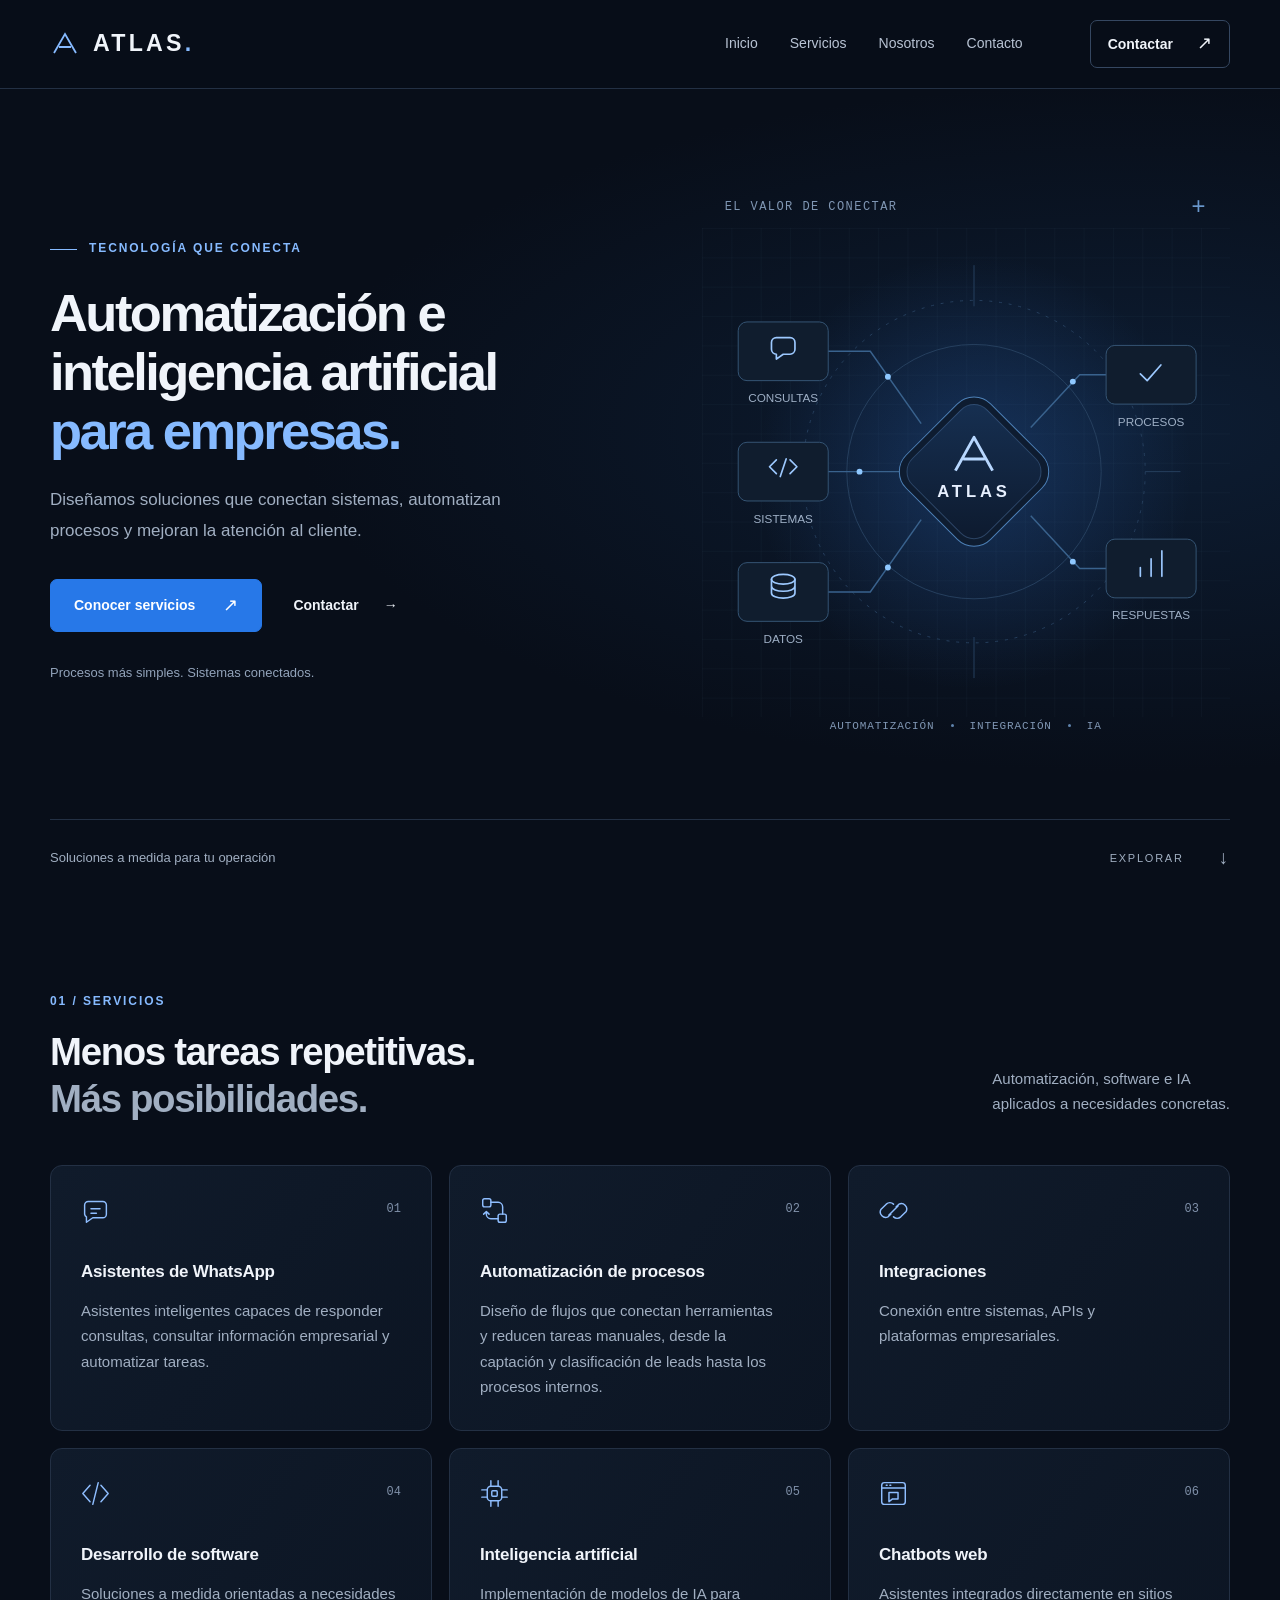
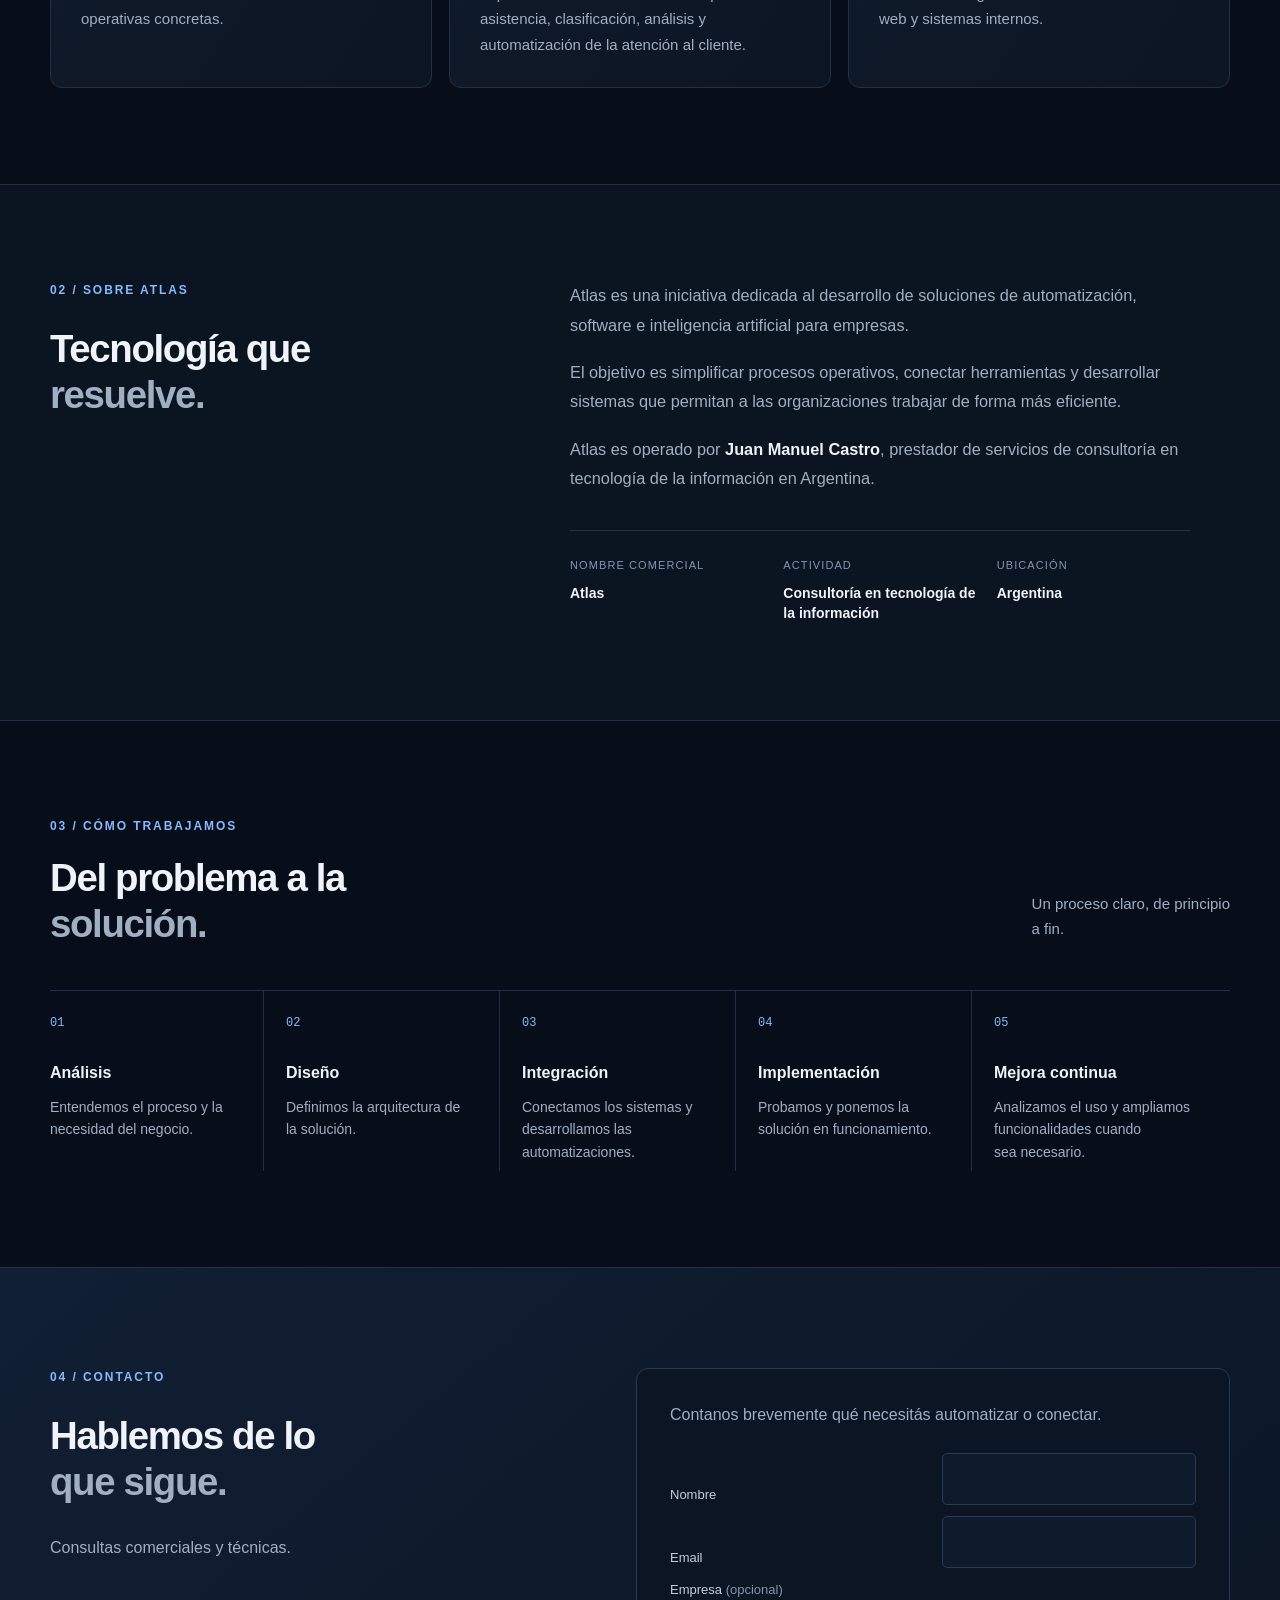
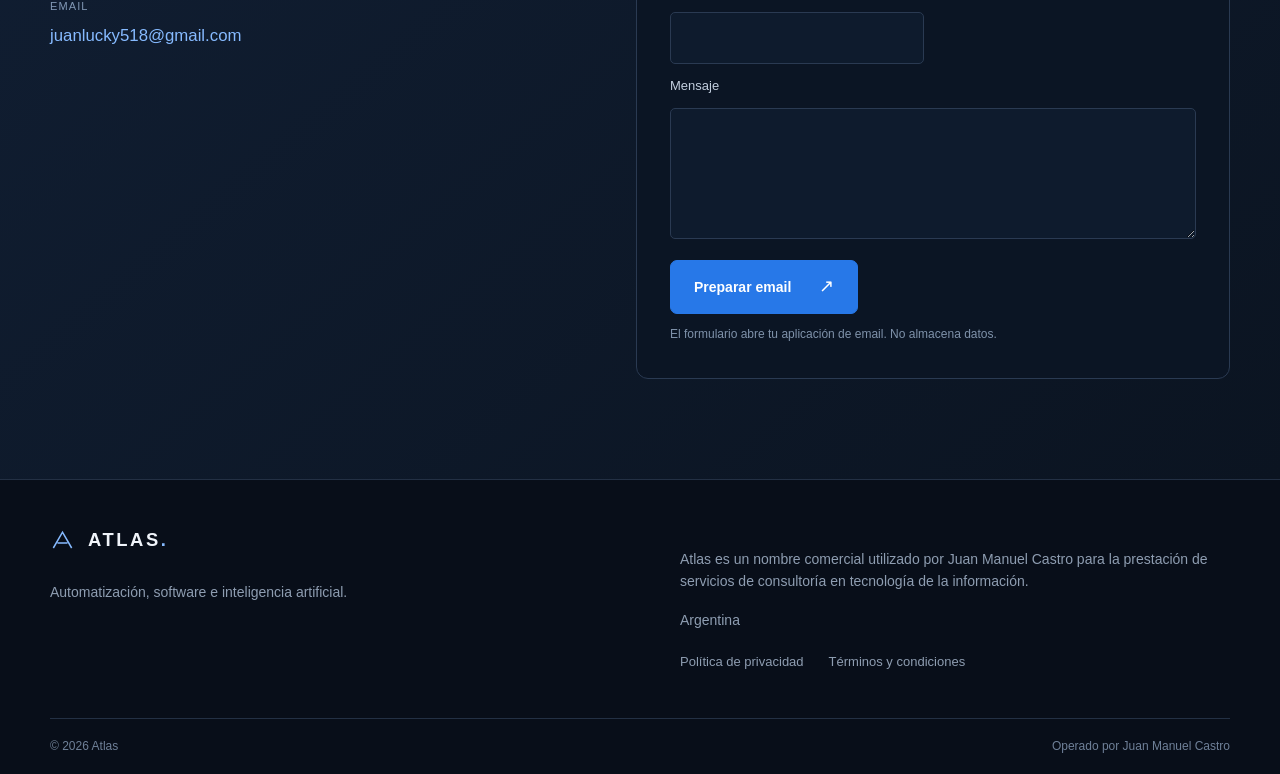
==== index.html @ 48db3e33 "Crear landing de Atlas" ====
<!doctype html>
<html lang="es">
<head>
  <meta charset="utf-8">
  <meta name="viewport" content="width=device-width, initial-scale=1">
  <meta name="color-scheme" content="dark">
  <meta name="theme-color" content="#080e19">
  <title>Atlas | Automatización e Inteligencia Artificial</title>
  <meta name="description" content="Atlas desarrolla soluciones de automatización, inteligencia artificial, software e integración de sistemas para empresas.">
  <meta property="og:type" content="website">
  <meta property="og:locale" content="es_AR">
  <meta property="og:site_name" content="Atlas">
  <meta property="og:title" content="Atlas | Automatización e Inteligencia Artificial">
  <meta property="og:description" content="Atlas desarrolla soluciones de automatización, inteligencia artificial, software e integración de sistemas para empresas.">
  <link rel="icon" type="image/svg+xml" href="data:image/svg+xml,%3Csvg xmlns='http://www.w3.org/2000/svg' viewBox='0 0 32 32'%3E%3Crect width='32' height='32' rx='7' fill='%23080e19'/%3E%3Cpath d='M7 24 16 7l9 17M11 19h10' fill='none' stroke='%2378b7ff' stroke-width='3' stroke-linejoin='round'/%3E%3C/svg%3E">
  <link rel="stylesheet" href="styles.css">
  <script src="script.js" defer></script>
</head>
<body>
  <a class="skip-link" href="#contenido">Saltar al contenido</a>
  <header class="site-header">
    <div class="container header-inner">
      <a class="brand" href="#inicio" aria-label="Atlas, inicio"><svg viewBox="0 0 30 30" aria-hidden="true"><path d="m4 24 11-19 11 19M9 18h12"/></svg>ATLAS<span class="brand-period">.</span></a>
      <button class="menu-toggle" type="button" aria-expanded="false" aria-controls="menu-principal" aria-label="Abrir menú"><span></span><span></span></button>
      <nav id="menu-principal" class="main-nav" aria-label="Navegación principal">
        <a href="#inicio">Inicio</a><a href="#servicios">Servicios</a><a href="#nosotros">Nosotros</a><a href="#contacto">Contacto</a>
      </nav>
      <a class="button button-small header-cta" href="#contacto">Contactar <span aria-hidden="true">↗</span></a>
    </div>
  </header>
  <main id="contenido">
    <section id="inicio" class="hero section-anchor" aria-labelledby="hero-title">
      <div class="container hero-grid">
        <div class="hero-copy">
          <p class="eyebrow"><span class="short-line"></span> TECNOLOGÍA QUE CONECTA</p>
          <h1 id="hero-title">Automatización e inteligencia artificial <span>para empresas.</span></h1>
          <p class="hero-description">Diseñamos soluciones que conectan sistemas, automatizan procesos y mejoran la atención al cliente.</p>
          <div class="hero-actions"><a class="button button-primary" href="#servicios">Conocer servicios <span aria-hidden="true">↗</span></a><a class="text-link" href="#contacto">Contactar <span aria-hidden="true">→</span></a></div>
          <p class="hero-note">Procesos más simples. Sistemas conectados.</p>
        </div>
        <div class="system-visual" aria-hidden="true">
          <div class="visual-heading"><span>EL VALOR DE CONECTAR</span><span class="visual-cross">+</span></div>
          <svg class="system-map" viewBox="0 0 540 500" fill="none">
            <defs>
              <radialGradient id="core-glow"><stop stop-color="#3b8bff" stop-opacity=".22"/><stop offset="1" stop-color="#3b8bff" stop-opacity="0"/></radialGradient>
              <linearGradient id="core-face" x1="195" y1="170" x2="350" y2="325" gradientUnits="userSpaceOnUse"><stop stop-color="#19365c"/><stop offset="1" stop-color="#0b1526"/></linearGradient>
              <pattern id="map-grid" width="30" height="30" patternUnits="userSpaceOnUse"><path d="M30 0H0V30" stroke="#6a91bd" stroke-opacity=".075"/></pattern>
            </defs>
            <rect width="540" height="500" fill="url(#map-grid)"/>
            <circle cx="278" cy="249" r="223" fill="url(#core-glow)"/>
            <g stroke="#26405f"><circle cx="278" cy="249" r="175" stroke-dasharray="3 7"/><circle cx="278" cy="249" r="130"/><path d="M278 38v42m0 338v42M67 249h36m350 0h36"/></g>
            <g stroke="#39628d" stroke-width="1.5"><path d="M128 126h44l52 74M126 249h86M128 372h44l52-74M336 204l50-54h39M336 294l50 54h39"/></g>
            <g fill="#8fc8ff"><circle class="signal signal-one" cx="190" cy="152" r="3"/><circle class="signal signal-two" cx="161" cy="249" r="3"/><circle class="signal signal-three" cx="190" cy="347" r="3"/><circle cx="379" cy="157" r="3"/><circle cx="379" cy="341" r="3"/></g>
            <rect x="217" y="188" width="122" height="122" rx="24" transform="rotate(45 278 249)" fill="#0e1c30" stroke="#4d80b7"/>
            <rect x="224" y="195" width="108" height="108" rx="19" transform="rotate(45 278 249)" fill="url(#core-face)" stroke="#84bcff" stroke-opacity=".25"/>
            <path d="m259 248 19-34 19 34m-30-12h22" stroke="#b7d7ff" stroke-width="3" stroke-linejoin="round"/>
            <text x="278" y="275" text-anchor="middle" fill="#e7f0ff" font-size="17" font-family="Arial, sans-serif" font-weight="700" letter-spacing="4">ATLAS</text>
            <g stroke="#365575" fill="#101d2e"><rect x="37" y="96" width="92" height="60" rx="9"/><rect x="37" y="219" width="92" height="60" rx="9"/><rect x="37" y="342" width="92" height="60" rx="9"/><rect x="413" y="120" width="92" height="60" rx="9"/><rect x="413" y="318" width="92" height="60" rx="9"/></g>
            <g stroke="#9dc9ff" stroke-width="1.7" stroke-linecap="round" stroke-linejoin="round"><path d="M76 112h14a5 5 0 0 1 5 5v7a5 5 0 0 1-5 5h-7l-7 5v-5a5 5 0 0 1-5-5v-7a5 5 0 0 1 5-5Z"/><path d="m76 237-7 7 7 7m14-14 7 7-7 7m-4-15-6 18"/><ellipse cx="83" cy="359" rx="12" ry="5"/><path d="M71 359v14c0 7 24 7 24 0v-14m-24 7c0 7 24 7 24 0"/><path d="m448 149 7 7 14-16"/><path d="M448 356v-9m11 9v-18m11 18v-26"/></g>
            <g fill="#9eafc5" font-size="12" font-family="Arial, sans-serif" text-anchor="middle"><text x="83" y="178">CONSULTAS</text><text x="83" y="301">SISTEMAS</text><text x="83" y="424">DATOS</text><text x="459" y="202">PROCESOS</text><text x="459" y="400">RESPUESTAS</text></g>
          </svg>
          <div class="visual-footer"><span>AUTOMATIZACIÓN</span><span class="visual-divider"></span><span>INTEGRACIÓN</span><span class="visual-divider"></span><span>IA</span></div>
        </div>
      </div>
      <div class="container hero-bottom"><span>Soluciones a medida para tu operación</span><a href="#servicios" aria-label="Explorar servicios">EXPLORAR <span aria-hidden="true">↓</span></a></div>
    </section>

    <section id="servicios" class="section section-anchor" aria-labelledby="services-title">
      <div class="container">
        <div class="section-heading"><div><p class="eyebrow">01 / SERVICIOS</p><h2 id="services-title">Menos tareas repetitivas.<br><span>Más posibilidades.</span></h2></div><p>Automatización, software e IA<br>aplicados a necesidades concretas.</p></div>
        <div class="services-grid">
          <article class="service-card"><div class="card-top"><svg viewBox="0 0 32 32" aria-hidden="true"><path d="M8 6h16a4 4 0 0 1 4 4v10a4 4 0 0 1-4 4H13l-7 5v-6a4 4 0 0 1-2-3V10a4 4 0 0 1 4-4Z"/><path d="M11 14h10m-10 5h6"/></svg><span>01</span></div><h3>Asistentes de WhatsApp</h3><p>Asistentes inteligentes capaces de responder consultas, consultar información empresarial y automatizar tareas.</p></article>
          <article class="service-card"><div class="card-top"><svg viewBox="0 0 32 32" aria-hidden="true"><rect x="3" y="3" width="9" height="9" rx="2"/><rect x="20" y="20" width="9" height="9" rx="2"/><path d="M12 7h8a5 5 0 0 1 5 5v8M20 25h-8a5 5 0 0 1-5-5v-3m-3 3 3-3 3 3"/></svg><span>02</span></div><h3>Automatización de procesos</h3><p>Diseño de flujos que conectan herramientas y reducen tareas manuales, desde la captación y clasificación de leads hasta los procesos internos.</p></article>
          <article class="service-card"><div class="card-top"><svg viewBox="0 0 32 32" aria-hidden="true"><path d="m13 20-3 3a6 6 0 0 1-8-8l6-6a6 6 0 0 1 8 0m0 14a6 6 0 0 0 8 0l6-6a6 6 0 0 0-8-8l-3 3M11 21l10-10"/></svg><span>03</span></div><h3>Integraciones</h3><p>Conexión entre sistemas, APIs y plataformas empresariales.</p></article>
          <article class="service-card"><div class="card-top"><svg viewBox="0 0 32 32" aria-hidden="true"><path d="m10 7-8 9 8 9m12-18 8 9-8 9M19 4l-6 24"/></svg><span>04</span></div><h3>Desarrollo de software</h3><p>Soluciones a medida orientadas a necesidades operativas concretas.</p></article>
          <article class="service-card"><div class="card-top"><svg viewBox="0 0 32 32" aria-hidden="true"><rect x="8" y="8" width="16" height="16" rx="4"/><path d="M12 2v6m8-6v6m-8 16v6m8-6v6M2 12h6m-6 8h6m16-8h6m-6 8h6"/><rect x="13" y="13" width="6" height="6" rx="1"/></svg><span>05</span></div><h3>Inteligencia artificial</h3><p>Implementación de modelos de IA para asistencia, clasificación, análisis y automatización de la atención al cliente.</p></article>
          <article class="service-card"><div class="card-top"><svg viewBox="0 0 32 32" aria-hidden="true"><rect x="3" y="4" width="26" height="24" rx="3"/><path d="M3 10h26M8 7h1m3 0h1M11 15h10v7h-6l-4 3Z"/></svg><span>06</span></div><h3>Chatbots web</h3><p>Asistentes integrados directamente en sitios web y sistemas internos.</p></article>
        </div>
      </div>
    </section>
    <section id="nosotros" class="section about-section section-anchor" aria-labelledby="about-title"><div class="container about-grid"><div><p class="eyebrow">02 / SOBRE ATLAS</p><h2 id="about-title">Tecnología que<br><span>resuelve.</span></h2></div><div class="about-copy"><p>Atlas es una iniciativa dedicada al desarrollo de soluciones de automatización, software e inteligencia artificial para empresas.</p><p>El objetivo es simplificar procesos operativos, conectar herramientas y desarrollar sistemas que permitan a las organizaciones trabajar de forma más eficiente.</p><p>Atlas es operado por <strong>Juan Manuel Castro</strong>, prestador de servicios de consultoría en tecnología de la información en Argentina.</p><div class="legal-facts"><div><span>Nombre comercial</span><strong>Atlas</strong></div><div><span>Actividad</span><strong>Consultoría en tecnología de la información</strong></div><div><span>Ubicación</span><strong>Argentina</strong></div></div></div></div></section>
    <section class="process-section section" aria-labelledby="process-title"><div class="container"><div class="section-heading"><div><p class="eyebrow">03 / CÓMO TRABAJAMOS</p><h2 id="process-title">Del problema a la<br><span>solución.</span></h2></div><p>Un proceso claro, de principio<br>a fin.</p></div><ol class="process-list"><li><span>01</span><h3>Análisis</h3><p>Entendemos el proceso y la necesidad del negocio.</p></li><li><span>02</span><h3>Diseño</h3><p>Definimos la arquitectura de la solución.</p></li><li><span>03</span><h3>Integración</h3><p>Conectamos los sistemas y desarrollamos las automatizaciones.</p></li><li><span>04</span><h3>Implementación</h3><p>Probamos y ponemos la solución en funcionamiento.</p></li><li><span>05</span><h3>Mejora continua</h3><p>Analizamos el uso y ampliamos funcionalidades cuando sea necesario.</p></li></ol></div></section>
    <section id="contacto" class="contact-section section-anchor" aria-labelledby="contact-title"><div class="container contact-grid"><div><p class="eyebrow">04 / CONTACTO</p><h2 id="contact-title">Hablemos de lo<br><span>que sigue.</span></h2><p class="contact-intro">Consultas comerciales y técnicas.</p><div class="contact-email"><span>Email</span><a data-contact-email class="email-link" href="mailto:juanlucky518@gmail.com">juanlucky518@gmail.com</a></div></div><div class="contact-card"><p class="form-intro">Contanos brevemente qué necesitás automatizar o conectar.</p><form id="contact-form"><label for="name">Nombre</label><input id="name" name="name" type="text" autocomplete="name" required><label for="email">Email</label><input id="email" name="email" type="email" autocomplete="email" required><label for="company">Empresa <span>(opcional)</span></label><input id="company" name="company" type="text" autocomplete="organization"><label for="message">Mensaje</label><textarea id="message" name="message" rows="4" required></textarea><button class="button button-primary" type="submit">Preparar email <span aria-hidden="true">↗</span></button><p id="form-status" class="form-status" role="status" aria-live="polite">El formulario abre tu aplicación de email. No almacena datos.</p></form></div></div></section>
  </main>
  <footer class="site-footer"><div class="container footer-grid"><div><a class="brand" href="#inicio"><svg viewBox="0 0 30 30" aria-hidden="true"><path d="m4 24 11-19 11 19M9 18h12"/></svg>ATLAS<span class="brand-period">.</span></a><p>Automatización, software e inteligencia artificial.</p></div><div class="footer-legal"><p>Atlas es un nombre comercial utilizado por Juan Manuel Castro para la prestación de servicios de consultoría en tecnología de la información.</p><p>Argentina</p><div><a href="privacy.html">Política de privacidad</a><a href="terms.html">Términos y condiciones</a></div></div></div><div class="container footer-bottom"><span>© <span id="copyright-year"></span> Atlas</span><span>Operado por Juan Manuel Castro</span></div></footer>
</body>
</html>
---- styles.css ----
:root{color-scheme:dark;--bg:#080e19;--surface:#0d1625;--surface-raised:#111e30;--text:#f0f4fa;--muted:#a1afc2;--accent:#86baff;--line:#233044;--blue:#2778e8;--radius:12px;--content:1180px;font-family:Inter,"Segoe UI",Arial,sans-serif;font-synthesis:none}
*{box-sizing:border-box}html{scroll-behavior:smooth;scroll-padding-top:105px}body{margin:0;background:var(--bg);color:var(--text);font-size:1rem;line-height:1.65}a{color:inherit;text-decoration:none}button,input,textarea{font:inherit}button,a,input,textarea{-webkit-tap-highlight-color:transparent}button{cursor:pointer}svg{display:block}::selection{background:#2b5790;color:white}h1,h2,h3,p{margin:0}h1,h2,h3{text-wrap:balance}p{text-wrap:pretty}a,button,input,textarea{touch-action:manipulation}:focus-visible{outline:3px solid #a8ceff;outline-offset:5px}.container{width:min(var(--content),calc(100% - 80px));margin-inline:auto}.skip-link{position:fixed;top:10px;left:16px;z-index:100;padding:12px 20px;background:white;color:#080e19;transform:translateY(-160%);border-radius:5px}.skip-link:focus{transform:translateY(0)}.section-anchor{scroll-margin-top:25px}.site-header{position:sticky;top:0;z-index:20;background:rgba(8,14,25,.95);border-bottom:1px solid var(--line);backdrop-filter:blur(16px)}.header-inner{min-height:88px;display:flex;align-items:center;justify-content:space-between;gap:25px}.brand{display:inline-flex;align-items:center;font-size:1.45rem;font-weight:750;letter-spacing:.14em;line-height:1;flex-shrink:0}.brand svg{width:30px;height:30px;margin-right:13px;fill:none;stroke:var(--accent);stroke-width:1.8}.brand-period{color:var(--accent);letter-spacing:0}.main-nav{display:flex;gap:32px;margin-left:auto;margin-right:42px}.main-nav a{font-size:.875rem;color:#b8c3d4;padding-block:12px;transition:color .18s}.main-nav a:hover{color:white}.button{display:inline-flex;justify-content:center;align-items:center;gap:28px;min-height:52px;padding:13px 23px;font-size:.875rem;font-weight:650;line-height:1.45;border:1px solid #354761;border-radius:7px;background:transparent;transition:background .18s,border-color .18s,transform .18s}.button:hover{background:#152239;border-color:#7894b7}.button-small{min-height:42px;padding:10px 17px;gap:24px}.button-primary{background:var(--blue);border-color:var(--blue);color:#fff}.button-primary:hover{background:#195fc0;border-color:#4a91f5;transform:translateY(-2px)}.button span{font-size:1.1rem}.text-link{display:inline-flex;align-items:center;gap:25px;font-size:.875rem;font-weight:550;min-height:48px}.text-link:hover{color:var(--accent)}.menu-toggle{display:none}.hero{overflow:hidden;background:radial-gradient(ellipse at 88% 42%,#0d1d33 0,transparent 52%)}.hero-grid{display:grid;grid-template-columns:1.15fr 1fr;gap:44px;align-items:center;padding-block:85px 70px}.eyebrow{font-size:.75rem;letter-spacing:.16em;font-weight:650;color:var(--accent);display:flex;align-items:center;gap:12px;margin-bottom:25px}.short-line{height:1px;width:27px;background:var(--accent)}h1{font-size:clamp(2.7rem,4.1vw,3.6rem);font-weight:650;letter-spacing:-.048em;line-height:1.12;max-width:630px}h1 span{display:block;color:var(--accent)}.hero-description{color:var(--muted);font-size:1.0625rem;line-height:1.8;max-width:465px;margin-top:25px}.hero-actions{display:flex;gap:31px;align-items:center;margin-top:32px}.hero-note{font-size:.8125rem;color:#92a3ba;margin-top:30px}.system-visual{min-width:0;position:relative;padding:14px 0}.visual-heading,.visual-footer{display:flex;align-items:center;justify-content:space-between;font-family:Consolas,"Courier New",monospace;color:#8097b4;font-size:.75rem;letter-spacing:.12em}.visual-heading{padding-inline:23px}.visual-cross{font-size:1.5rem;color:#6997cc;font-weight:300}.system-map{width:100%;height:auto}.visual-footer{justify-content:center;gap:16px;font-size:.6875rem;letter-spacing:.08em}.visual-divider{height:3px;width:3px;background:#6084ad;border-radius:50%}.signal{animation:signal 4s ease-in-out infinite}.signal-two{animation-delay:1s}.signal-three{animation-delay:2s}@keyframes signal{0%,100%{opacity:.35}50%{opacity:1}}.hero-bottom{border-top:1px solid var(--line);display:flex;align-items:center;justify-content:space-between;padding-block:22px;font-size:.8125rem;color:#a1afc2}.hero-bottom a{font-size:.6875rem;letter-spacing:.16em;display:flex;gap:35px;align-items:center}.hero-bottom a span{font-size:1.2rem}.section{padding-block:96px}.section-heading{display:flex;justify-content:space-between;align-items:flex-end;gap:35px;margin-bottom:43px}.section-heading .eyebrow{margin-bottom:18px}h2{font-size:clamp(2rem,3vw,2.55rem);line-height:1.2;font-weight:550;letter-spacing:-.035em}h2 span{color:var(--muted)}.section-heading>p{color:var(--muted);font-size:.9375rem;padding-bottom:5px}.services-grid{display:grid;grid-template-columns:repeat(3,1fr);gap:17px}.service-card{background:linear-gradient(125deg,#101b2b,#0c1523);border:1px solid var(--line);border-radius:var(--radius);padding:30px;transition:border-color .2s,background .2s}.service-card:hover{border-color:#476585;background:#111e30}.card-top{display:flex;align-items:center;justify-content:space-between;margin-bottom:33px}.card-top svg{width:29px;height:29px;fill:none;stroke:#8fbeff;stroke-width:1.6;stroke-linecap:round;stroke-linejoin:round}.card-top span{font-family:Consolas,monospace;font-size:.75rem;color:#8091aa}.service-card h3{font-size:1.0625rem;letter-spacing:-.015em;font-weight:600;margin-bottom:12px}.service-card p{font-size:.9375rem;line-height:1.7;color:var(--muted)}
@media(min-width:1450px){.hero-grid{padding-block:110px 95px}}@media(max-width:1050px){.container{width:calc(100% - 56px)}.hero-grid{gap:20px;padding-block:65px}.main-nav{margin-right:10px;gap:23px}.hero-actions{gap:23px}.service-card{padding:25px}.visual-footer{gap:10px;font-size:.625rem}}
@media(max-width:760px){.container{width:calc(100% - 40px)}.header-inner{min-height:75px;flex-wrap:wrap;gap:0}.brand{font-size:1.25rem}.brand svg{width:26px;margin-right:9px}.header-cta{display:none}.main-nav{width:100%;justify-content:space-between;order:3;margin:0;padding:8px 0 15px;gap:12px}.main-nav a{font-size:.875rem}.js .menu-toggle{display:flex;flex-direction:column;align-items:center;justify-content:center;gap:6px;width:44px;height:44px;border:1px solid var(--line);border-radius:6px;background:var(--surface)}.menu-toggle span{display:block;background:var(--text);width:19px;height:1px;transition:transform .2s}.menu-toggle[aria-expanded=true] span:first-child{transform:translateY(3.5px) rotate(45deg)}.menu-toggle[aria-expanded=true] span:last-child{transform:translateY(-3.5px) rotate(-45deg)}.js .main-nav:not(.is-open){display:none}.hero-grid{grid-template-columns:1fr;padding-block:53px 35px;gap:40px}.hero-copy{max-width:540px}h1{font-size:clamp(2.45rem,7.6vw,3.5rem)}.hero-description{font-size:1rem;max-width:480px}.hero-note{margin-top:24px}.system-visual{width:min(100%,440px);margin-inline:auto;padding:0}.visual-footer{font-size:.6875rem}.hero-bottom{padding-block:20px;gap:20px;font-size:.75rem}.hero-bottom a{gap:12px}.section{padding-block:65px}.section-heading{display:block;margin-bottom:30px}.section-heading>p{margin-top:20px}.services-grid{grid-template-columns:repeat(2,1fr);gap:14px}.service-card{padding:23px}.card-top{margin-bottom:26px}}
@media(max-width:480px){.services-grid{grid-template-columns:1fr}.service-card{padding:27px}.hero-actions{gap:22px}.button{gap:20px;padding-inline:19px}.hero-bottom>span{max-width:190px}.visual-footer{font-size:.625rem;gap:12px}.eyebrow{font-size:.6875rem}.hero-grid{gap:32px}.section-heading>p br{display:none}}
@media(prefers-reduced-motion:reduce){html{scroll-behavior:auto}*,*::before,*::after{animation:none!important;transition:none!important}}
.about-section{background:#0b1421;border-top:1px solid var(--line);border-bottom:1px solid var(--line)}.about-grid{display:grid;grid-template-columns:.8fr 1.2fr;gap:80px}.about-copy{max-width:620px;color:var(--muted);font-size:1.02rem;line-height:1.8}.about-copy p+p{margin-top:18px}.about-copy strong{color:var(--text)}.legal-facts{display:grid;grid-template-columns:repeat(3,1fr);gap:20px;border-top:1px solid var(--line);margin-top:37px;padding-top:25px}.legal-facts div{display:flex;flex-direction:column;gap:7px}.legal-facts span{font-size:.6875rem;letter-spacing:.1em;color:#8097b4;text-transform:uppercase}.legal-facts strong{font-size:.875rem;line-height:1.45}.process-list{list-style:none;margin:0;padding:0;border-top:1px solid var(--line);display:grid;grid-template-columns:repeat(5,1fr)}.process-list li{padding:25px 22px 8px 0;border-right:1px solid var(--line);margin-right:22px}.process-list li:last-child{border-right:0;margin-right:0}.process-list li>span{font:.75rem Consolas,monospace;color:var(--accent);display:block;margin-bottom:30px}.process-list h3{font-size:1rem;margin-bottom:10px}.process-list p{color:var(--muted);font-size:.875rem;line-height:1.6}.contact-section{padding-block:100px;background:linear-gradient(140deg,#111f34,#0b1421);border-top:1px solid var(--line)}.contact-grid{display:grid;grid-template-columns:.9fr 1.1fr;gap:100px;align-items:start}.contact-intro{color:var(--muted);margin-top:30px}.contact-email{display:flex;flex-direction:column;gap:7px;margin-top:35px}.contact-email>span{font-size:.6875rem;letter-spacing:.1em;color:#8097b4;text-transform:uppercase}.email-link{color:var(--accent);font-size:1.05rem;word-break:break-word}.contact-card{background:#0b1524;border:1px solid #2a3a52;border-radius:var(--radius);padding:33px}.form-intro{color:var(--muted);margin-bottom:24px}.contact-card form{display:grid;grid-template-columns:1fr 1fr;gap:11px 18px}.contact-card label{font-size:.8125rem;color:#c2cede;align-self:end}.contact-card label:nth-of-type(3),.contact-card label:nth-of-type(4),.contact-card textarea,.contact-card button,.form-status{grid-column:1/-1}.contact-card label span{color:#8293aa}.contact-card input,.contact-card textarea{width:100%;padding:12px 13px;background:#0e1b2d;color:var(--text);border:1px solid #2a3a52;border-radius:5px;resize:vertical}.contact-card input:focus,.contact-card textarea:focus{outline:2px solid var(--accent);outline-offset:1px;border-color:transparent}.contact-card button{margin-top:10px;justify-self:start}.form-status{font-size:.75rem;color:#7f92aa}.site-footer{border-top:1px solid var(--line);padding-top:48px}.footer-grid{display:grid;grid-template-columns:1fr 1fr;gap:80px;padding-bottom:45px}.footer-grid .brand{font-size:1.15rem}.footer-grid .brand svg{width:25px;height:25px}.footer-grid>div>p{color:#8e9db1;font-size:.875rem;margin-top:20px}.footer-legal{font-size:.8125rem;color:#8e9db1;line-height:1.6}.footer-legal p+p{margin-top:17px}.footer-legal div{display:flex;gap:25px;margin-top:20px}.footer-legal a:hover{color:var(--accent)}.footer-bottom{border-top:1px solid var(--line);padding-block:18px;display:flex;justify-content:space-between;color:#6f8098;font-size:.75rem}.legal-page{min-height:70vh}.legal-content{max-width:780px}.legal-content h1{margin-bottom:12px}.legal-updated{color:#8097b4;font-size:.875rem;margin-bottom:45px}.legal-content h2{font-size:1.35rem;margin:33px 0 10px}.legal-content p{color:var(--muted);line-height:1.8}.legal-content a{color:var(--accent)}
@media(max-width:760px){.about-grid,.contact-grid{grid-template-columns:1fr;gap:36px}.process-list{grid-template-columns:1fr 1fr}.process-list li{padding-block:25px;border-bottom:1px solid var(--line);border-right:0;margin-right:22px}.process-list li:nth-child(odd){border-right:1px solid var(--line)}.process-list li:last-child{grid-column:1/-1;border-right:0}.contact-grid{gap:40px}.contact-section{padding-block:65px}.footer-grid{grid-template-columns:1fr;gap:35px;padding-bottom:35px}.footer-bottom{gap:15px;flex-wrap:wrap}.legal-facts{grid-template-columns:1fr;gap:15px}}
@media(max-width:480px){.contact-card{padding:24px}.contact-card form{grid-template-columns:1fr}.contact-card label:nth-of-type(3),.contact-card label:nth-of-type(4),.contact-card textarea,.contact-card button,.form-status{grid-column:auto}.process-list{display:block}.process-list li,.process-list li:nth-child(odd){border-right:0;margin-right:0}.footer-legal div{flex-direction:column;gap:10px}}
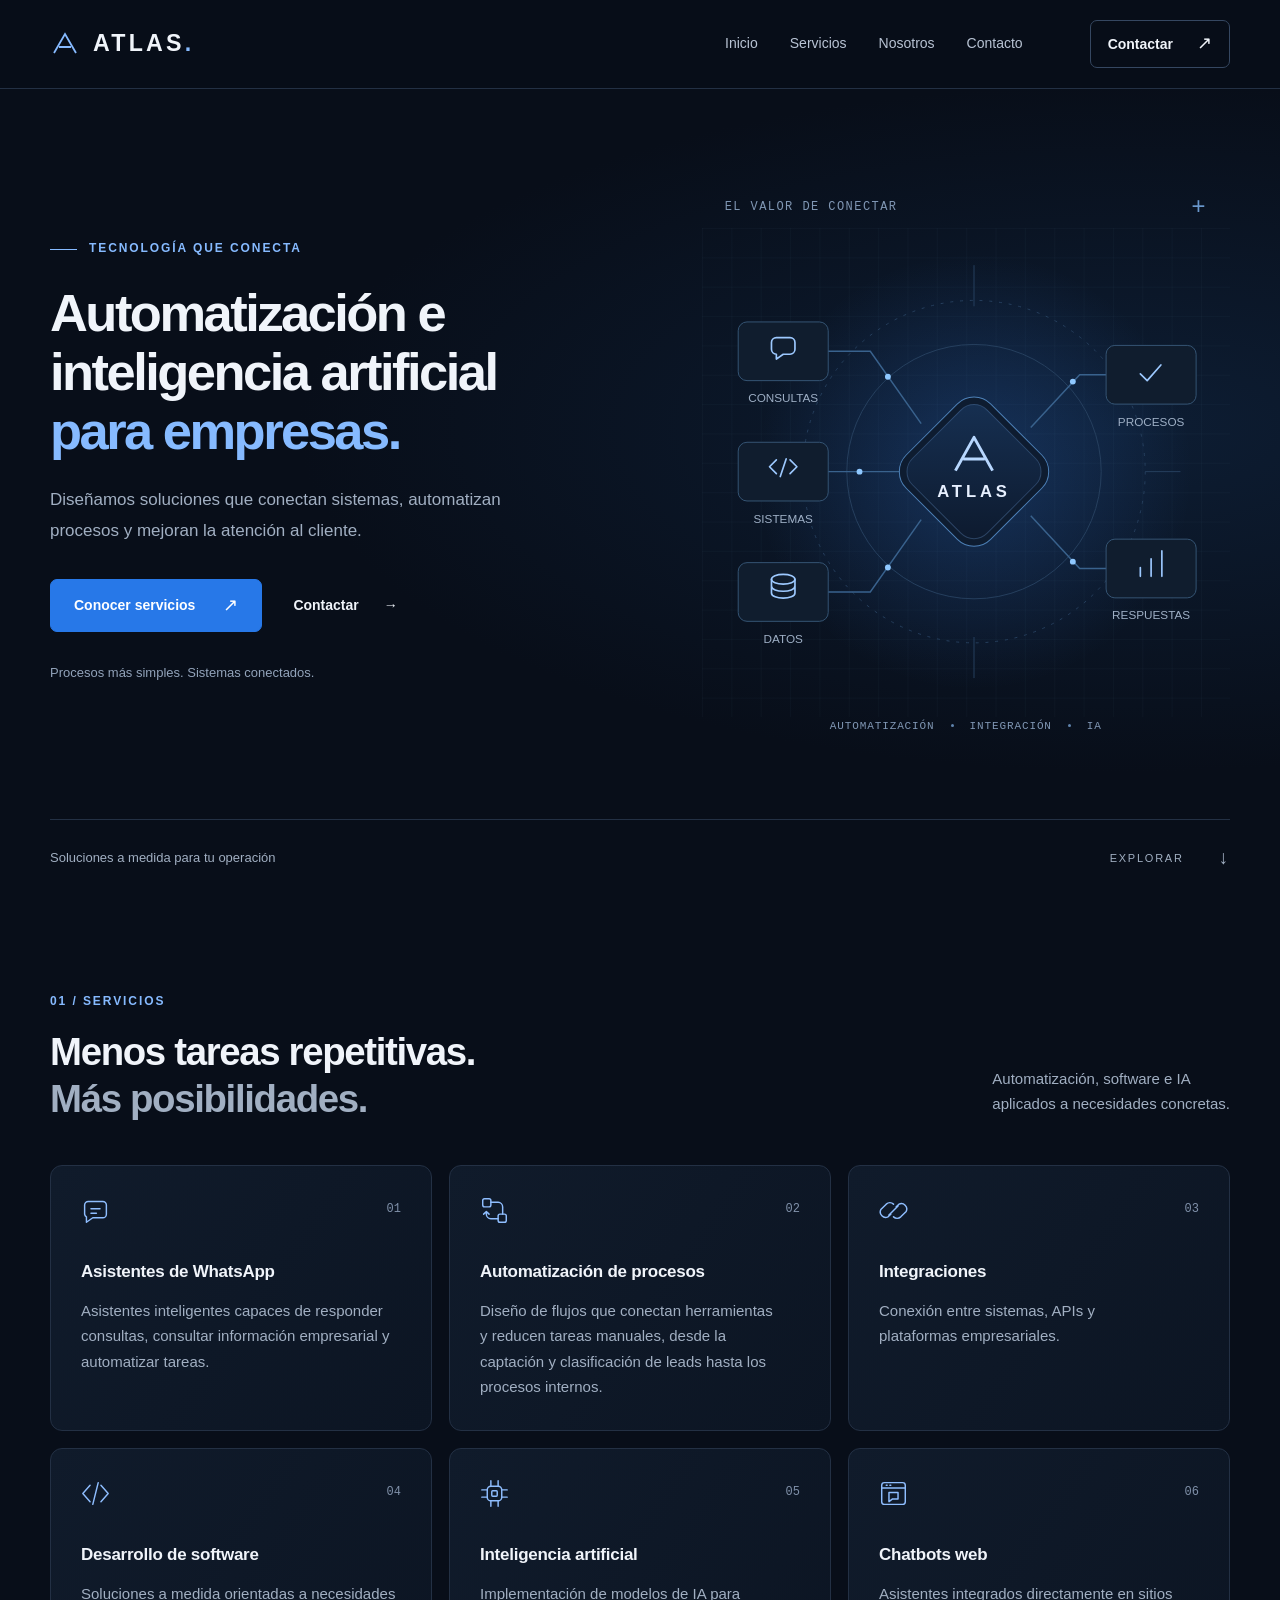
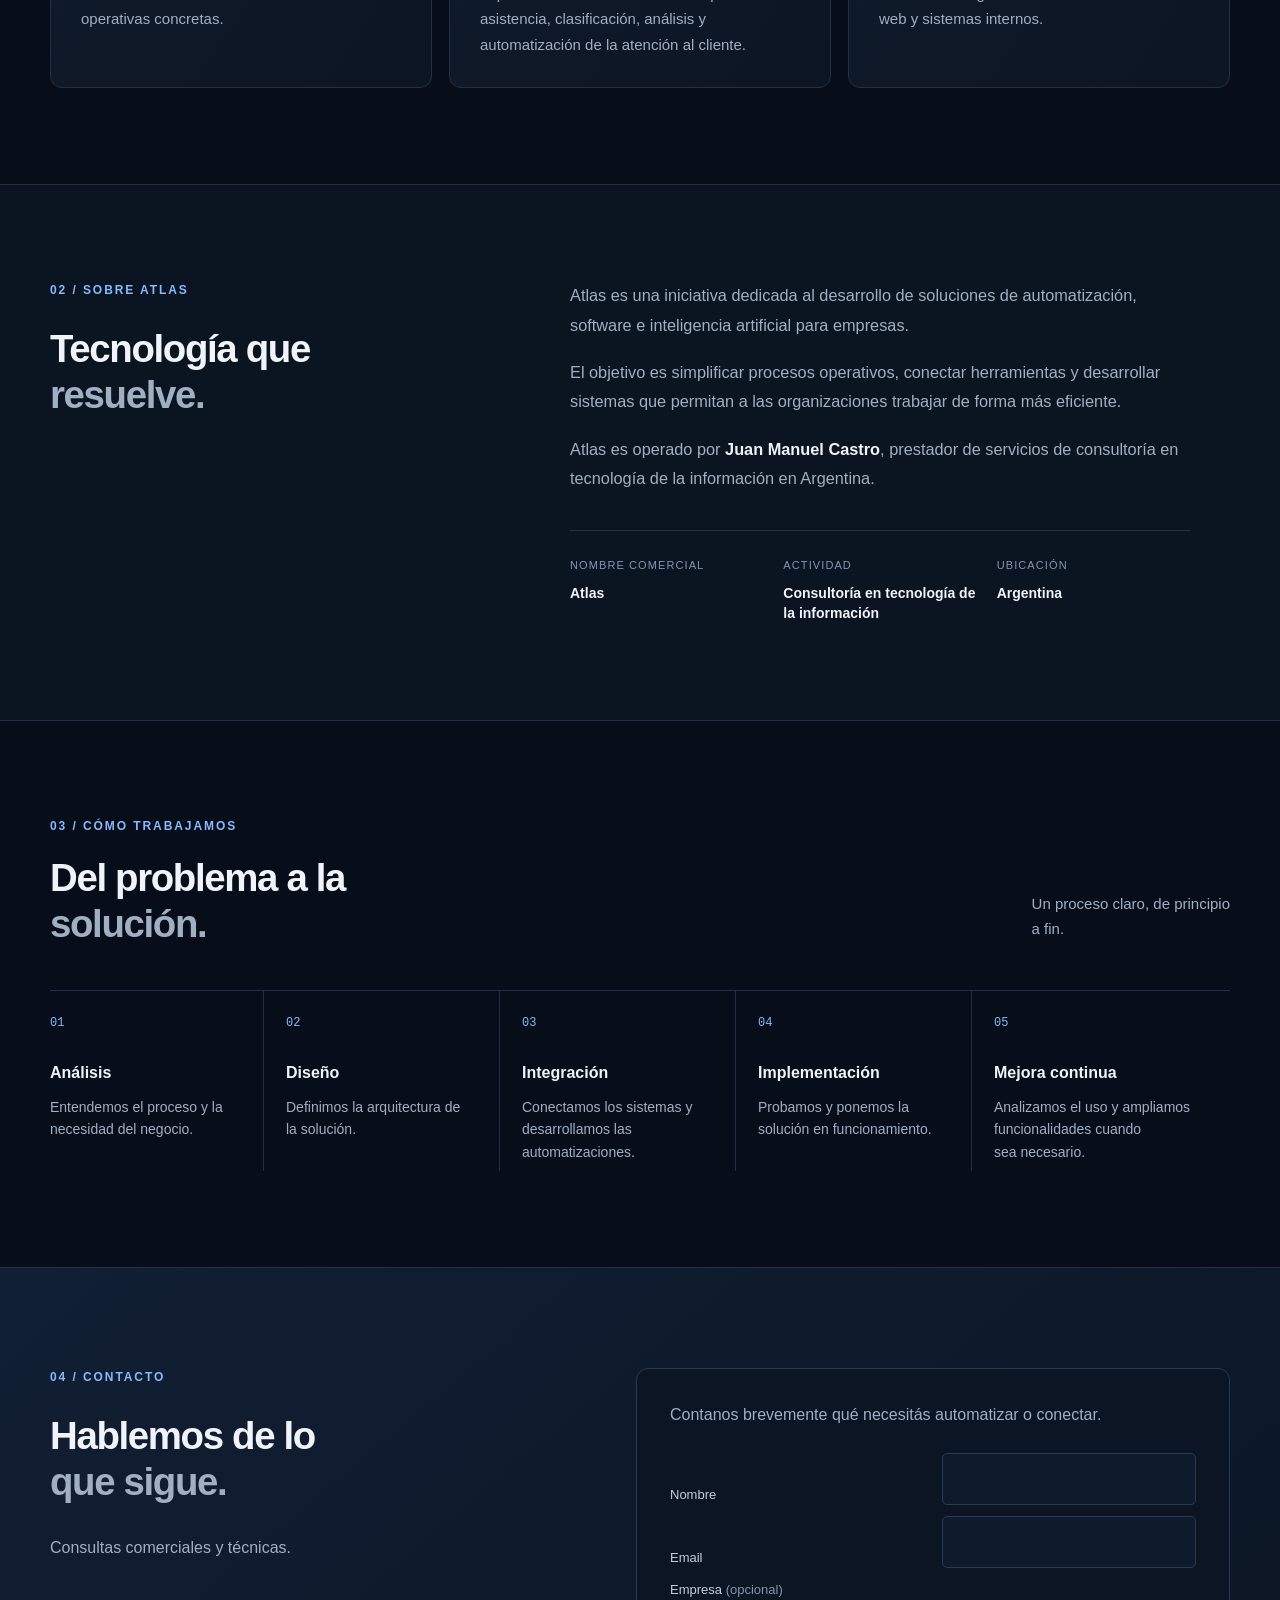
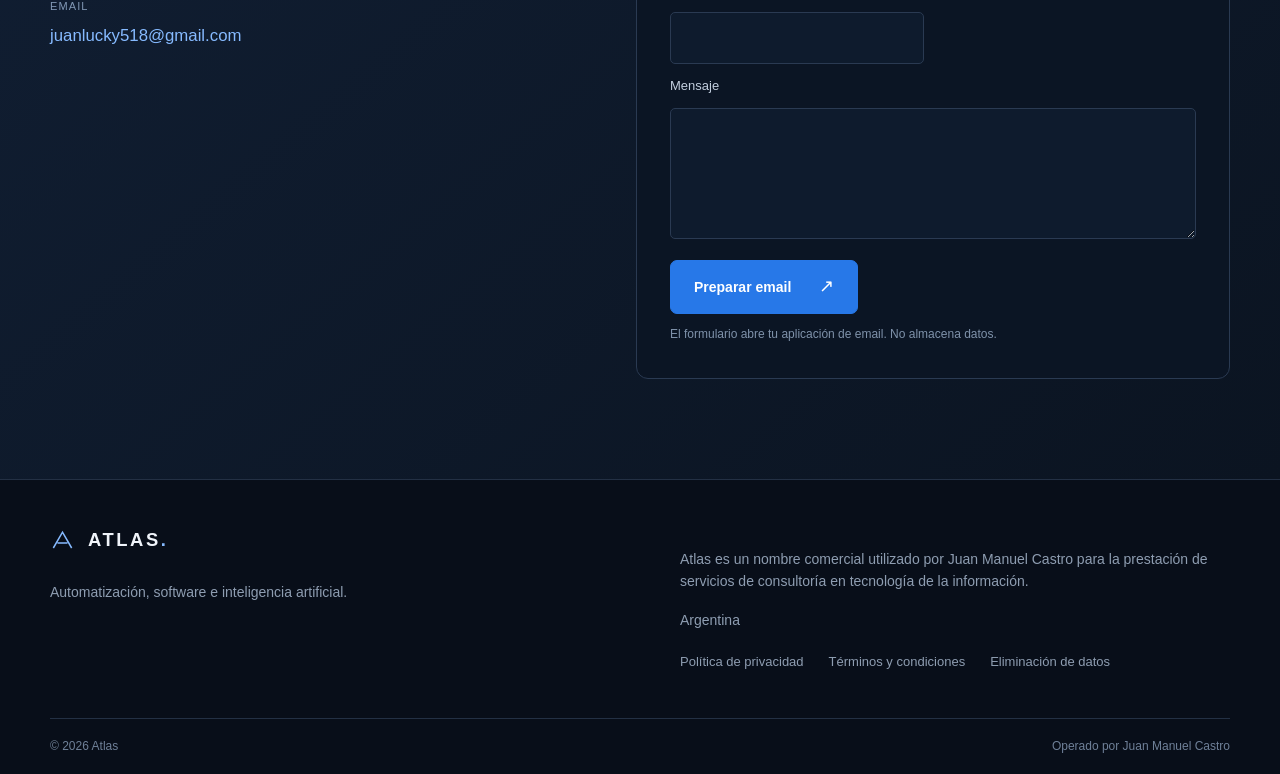
==== commit 0c99ea31: "feat: add public data deletion page for Meta review" ====
--- a/index.html
+++ b/index.html
@@ -82,6 +82,6 @@
     <section class="process-section section" aria-labelledby="process-title"><div class="container"><div class="section-heading"><div><p class="eyebrow">03 / CÓMO TRABAJAMOS</p><h2 id="process-title">Del problema a la<br><span>solución.</span></h2></div><p>Un proceso claro, de principio<br>a fin.</p></div><ol class="process-list"><li><span>01</span><h3>Análisis</h3><p>Entendemos el proceso y la necesidad del negocio.</p></li><li><span>02</span><h3>Diseño</h3><p>Definimos la arquitectura de la solución.</p></li><li><span>03</span><h3>Integración</h3><p>Conectamos los sistemas y desarrollamos las automatizaciones.</p></li><li><span>04</span><h3>Implementación</h3><p>Probamos y ponemos la solución en funcionamiento.</p></li><li><span>05</span><h3>Mejora continua</h3><p>Analizamos el uso y ampliamos funcionalidades cuando sea necesario.</p></li></ol></div></section>
     <section id="contacto" class="contact-section section-anchor" aria-labelledby="contact-title"><div class="container contact-grid"><div><p class="eyebrow">04 / CONTACTO</p><h2 id="contact-title">Hablemos de lo<br><span>que sigue.</span></h2><p class="contact-intro">Consultas comerciales y técnicas.</p><div class="contact-email"><span>Email</span><a data-contact-email class="email-link" href="mailto:juanlucky518@gmail.com">juanlucky518@gmail.com</a></div></div><div class="contact-card"><p class="form-intro">Contanos brevemente qué necesitás automatizar o conectar.</p><form id="contact-form"><label for="name">Nombre</label><input id="name" name="name" type="text" autocomplete="name" required><label for="email">Email</label><input id="email" name="email" type="email" autocomplete="email" required><label for="company">Empresa <span>(opcional)</span></label><input id="company" name="company" type="text" autocomplete="organization"><label for="message">Mensaje</label><textarea id="message" name="message" rows="4" required></textarea><button class="button button-primary" type="submit">Preparar email <span aria-hidden="true">↗</span></button><p id="form-status" class="form-status" role="status" aria-live="polite">El formulario abre tu aplicación de email. No almacena datos.</p></form></div></div></section>
   </main>
-  <footer class="site-footer"><div class="container footer-grid"><div><a class="brand" href="#inicio"><svg viewBox="0 0 30 30" aria-hidden="true"><path d="m4 24 11-19 11 19M9 18h12"/></svg>ATLAS<span class="brand-period">.</span></a><p>Automatización, software e inteligencia artificial.</p></div><div class="footer-legal"><p>Atlas es un nombre comercial utilizado por Juan Manuel Castro para la prestación de servicios de consultoría en tecnología de la información.</p><p>Argentina</p><div><a href="privacy.html">Política de privacidad</a><a href="terms.html">Términos y condiciones</a></div></div></div><div class="container footer-bottom"><span>© <span id="copyright-year"></span> Atlas</span><span>Operado por Juan Manuel Castro</span></div></footer>
+  <footer class="site-footer"><div class="container footer-grid"><div><a class="brand" href="#inicio"><svg viewBox="0 0 30 30" aria-hidden="true"><path d="m4 24 11-19 11 19M9 18h12"/></svg>ATLAS<span class="brand-period">.</span></a><p>Automatización, software e inteligencia artificial.</p></div><div class="footer-legal"><p>Atlas es un nombre comercial utilizado por Juan Manuel Castro para la prestación de servicios de consultoría en tecnología de la información.</p><p>Argentina</p><div><a href="privacy.html">Política de privacidad</a><a href="terms.html">Términos y condiciones</a><a href="data-deletion.html">Eliminación de datos</a></div></div></div><div class="container footer-bottom"><span>© <span id="copyright-year"></span> Atlas</span><span>Operado por Juan Manuel Castro</span></div></footer>
 </body>
 </html>
